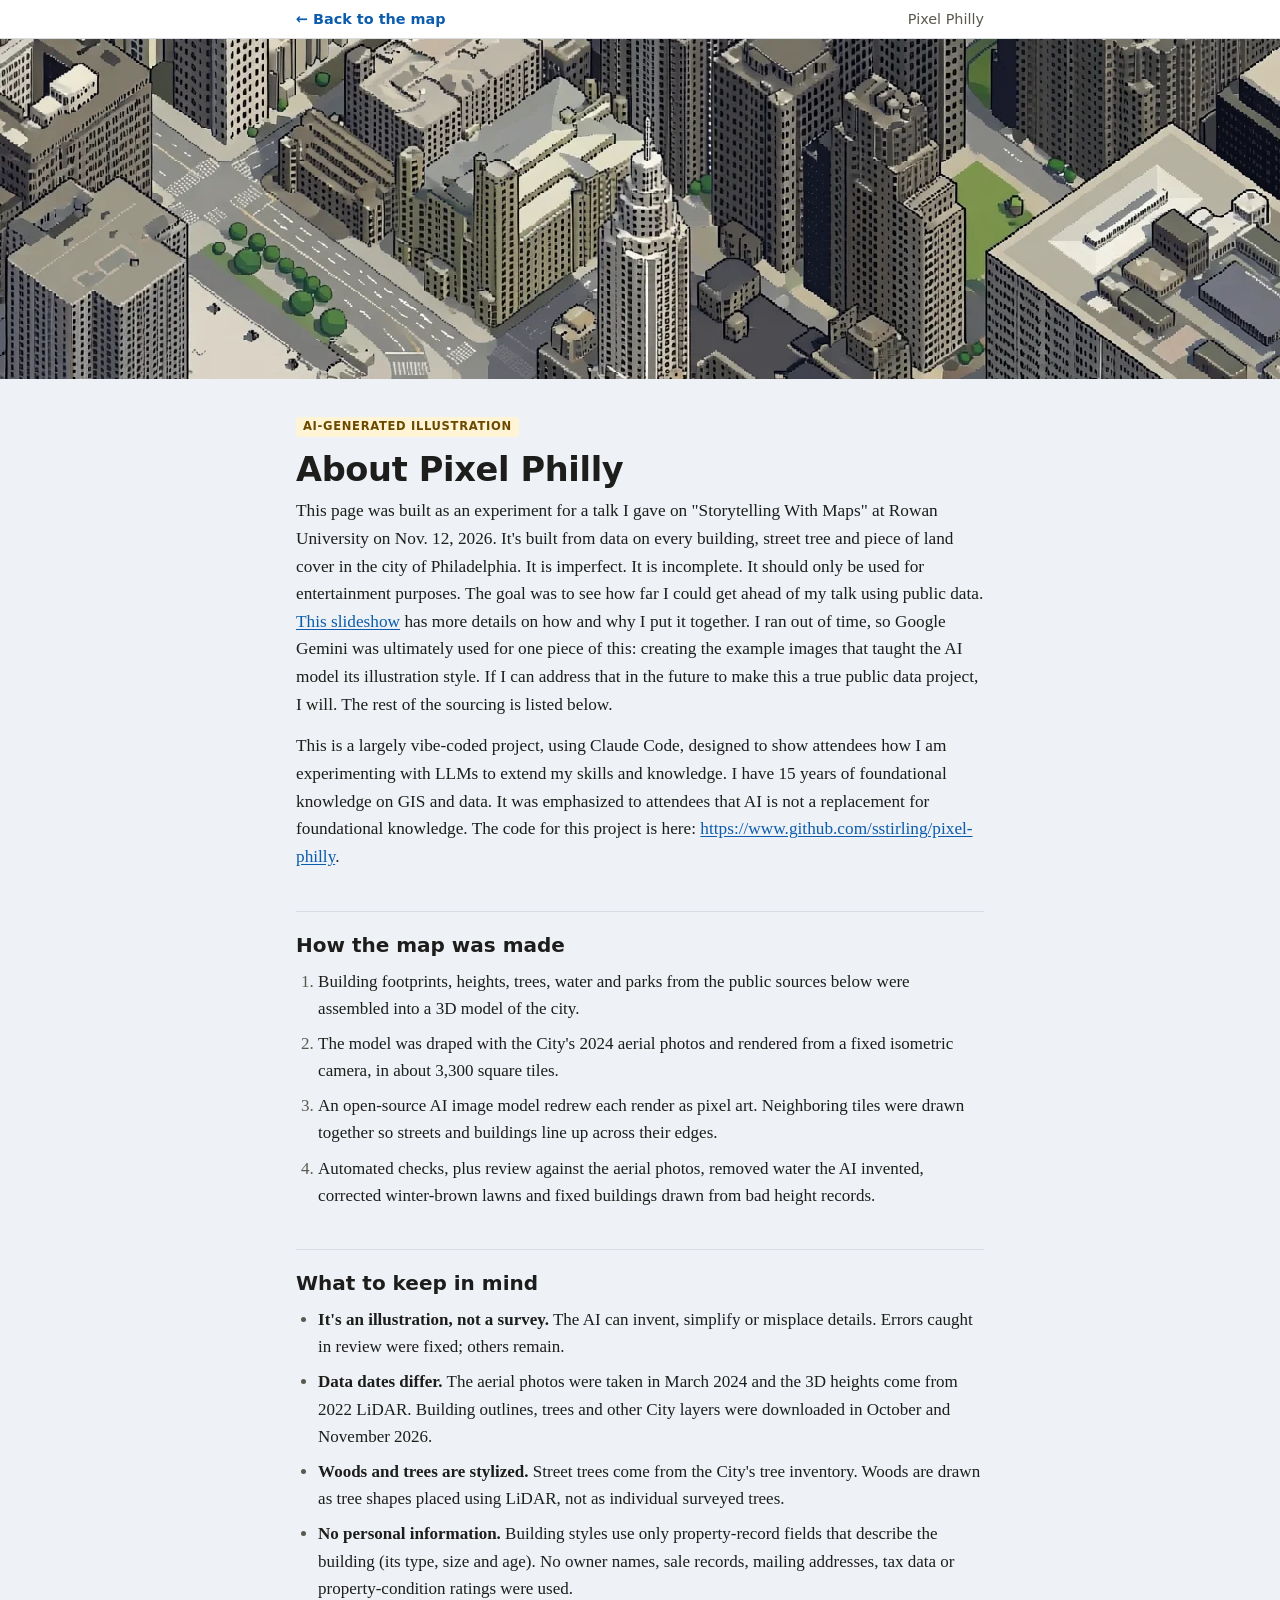
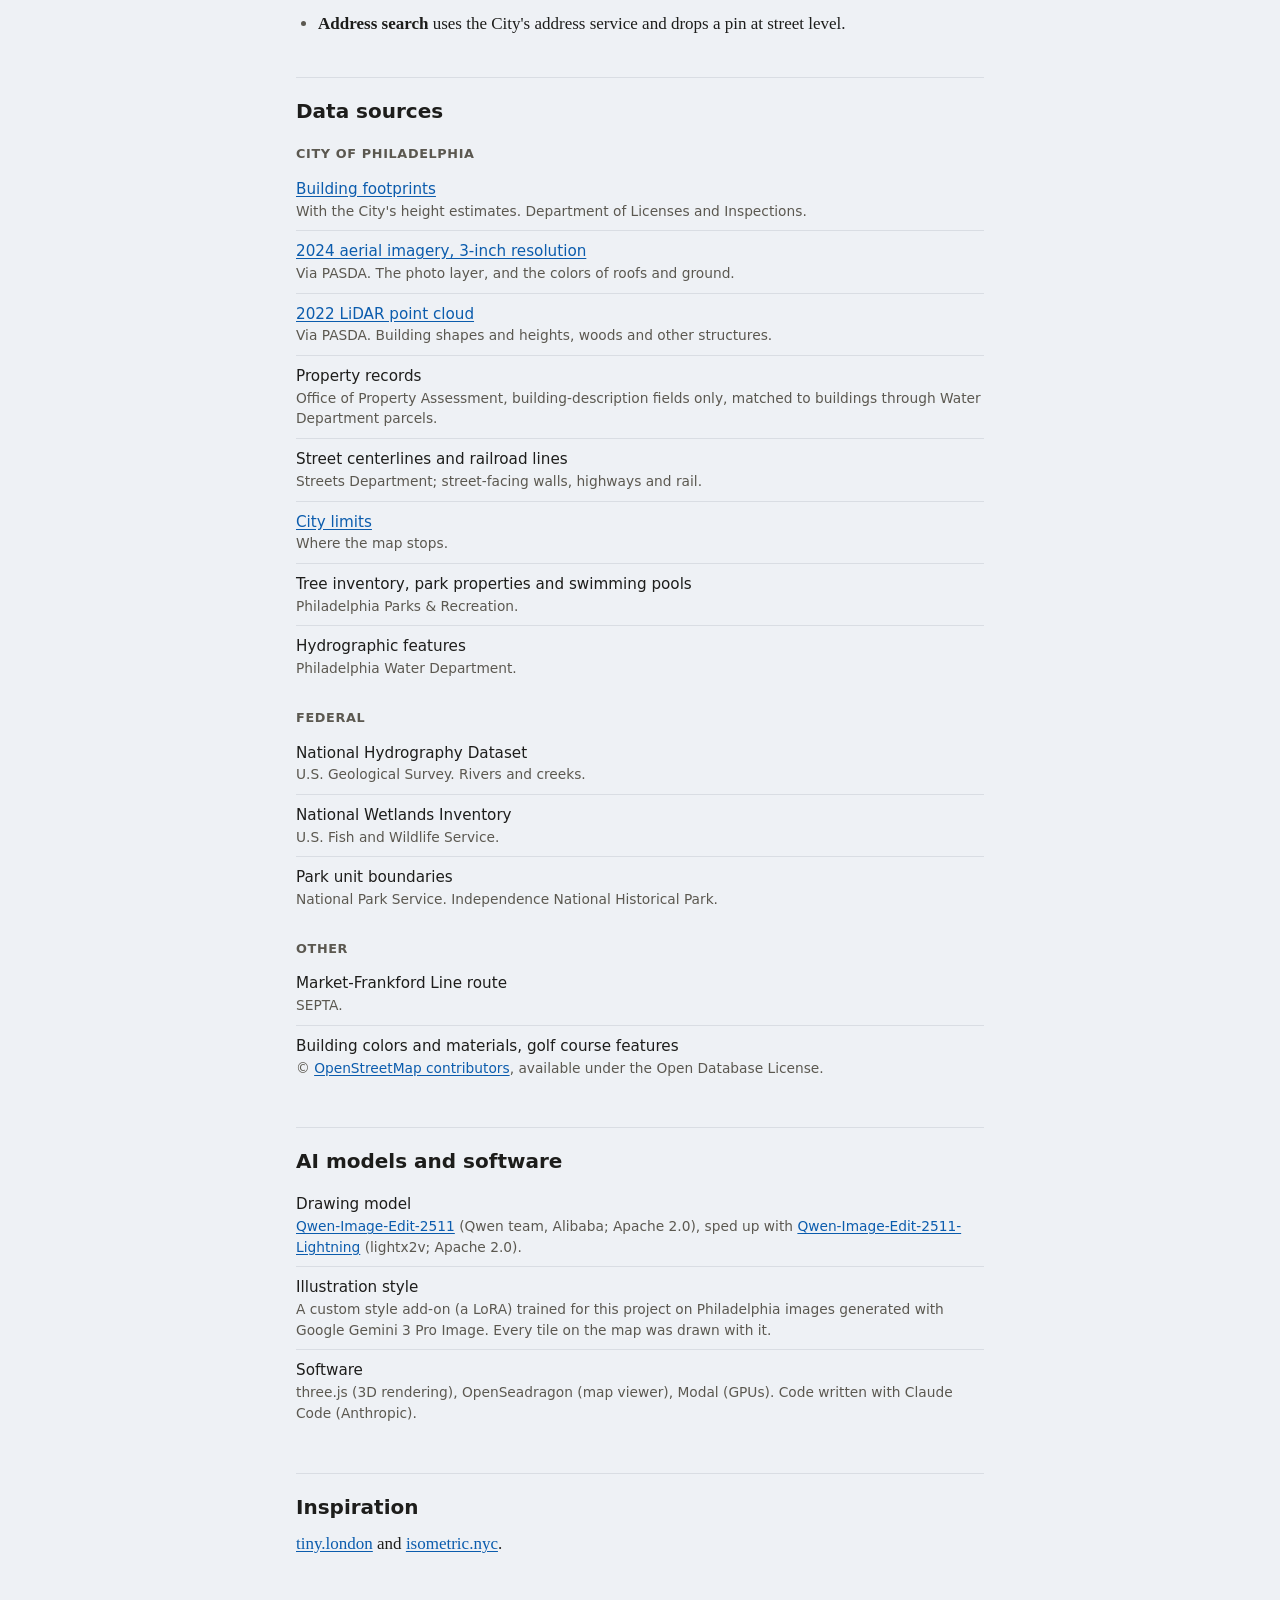
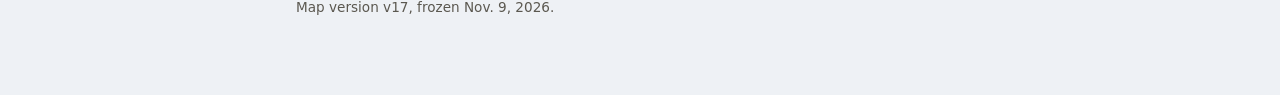
==== viewer/about.html @ 9c07e6ab "V17" ====
<!doctype html>
<html lang="en">
<head>
<meta charset="utf-8">
<meta name="viewport" content="width=device-width, initial-scale=1">
<title>About Pixel Philly</title>
<meta name="description" content="How Pixel Philly, an AI-drawn isometric map of Philadelphia, was made, and the public data behind it.">
<!-- Own stylesheet, not viewer.css: the map page locks scrolling for the
     zoomable viewer, and inheriting that cut this page off (Nov. 5). -->
<link rel="stylesheet" href="about.css">
<!--
  About and credits page for the map (v17, frozen Nov. 9, 2026; the talk map was v14).
  Opening two paragraphs: Stephen's own words (the first with three accuracy
  and style edits he approved Nov. 5). Everything below them is the technical
  sourcing, drawn from data/README.md and README.md; keep the two in step when
  sources change. Hero image: a 1:1 crop of v14 around City Hall's tower,
  cut by scripts/29_flyover.py's Pyramid.window.
-->
</head>
<body>
<nav class="topbar" aria-label="Site">
  <div class="inner">
    <a href="./">&larr; Back to the map</a>
    <span class="name">Pixel Philly</span>
  </div>
</nav>

<figure class="hero">
  <img src="about-hero.webp" width="1360" height="640"
       alt="A detail of the pixel-art map: City Hall's tower among the office towers of Center City, drawn in an isometric view.">
</figure>

<main class="page">
  <header>
    <span class="kicker">AI-generated illustration</span>
    <h1>About Pixel Philly</h1>
  </header>

  <p class="lede">This page was built as an experiment for a talk I gave on "Storytelling With Maps" at Rowan University on Nov. 12, 2026. It's built from data on every building, street tree and piece of land cover in the city of Philadelphia. It is imperfect. It is incomplete. It should only be used for entertainment purposes. The goal was to see how far I could get ahead of my talk using public data. <a href="https://sstirling.github.io/prezis/presentations/worldplanningday/">This slideshow</a> has more details on how and why I put it together. I ran out of time, so Google Gemini was ultimately used for one piece of this: creating the example images that taught the AI model its illustration style. If I can address that in the future to make this a true public data project, I will. The rest of the sourcing is listed below.</p>

  <p class="lede">This is a largely vibe-coded project, using Claude Code, designed to show attendees how I am experimenting with LLMs to extend my skills and knowledge. I have 15 years of foundational knowledge on GIS and data. It was emphasized to attendees that AI is not a replacement for foundational knowledge. The code for this project is here: <a href="https://www.github.com/sstirling/pixel-philly">https://www.github.com/sstirling/pixel-philly</a>.</p>

  <h2>How the map was made</h2>
  <ol>
    <li>Building footprints, heights, trees, water and parks from the public sources below were assembled into a 3D model of the city.</li>
    <li>The model was draped with the City's 2024 aerial photos and rendered from a fixed isometric camera, in about 3,300 square tiles.</li>
    <li>An open-source AI image model redrew each render as pixel art. Neighboring tiles were drawn together so streets and buildings line up across their edges.</li>
    <li>Automated checks, plus review against the aerial photos, removed water the AI invented, corrected winter-brown lawns and fixed buildings drawn from bad height records.</li>
  </ol>

  <h2>What to keep in mind</h2>
  <ul>
    <li><strong>It's an illustration, not a survey.</strong> The AI can invent, simplify or misplace details. Errors caught in review were fixed; others remain.</li>
    <li><strong>Data dates differ.</strong> The aerial photos were taken in March 2024 and the 3D heights come from 2022 LiDAR. Building outlines, trees and other City layers were downloaded in October and November 2026.</li>
    <li><strong>Woods and trees are stylized.</strong> Street trees come from the City's tree inventory. Woods are drawn as tree shapes placed using LiDAR, not as individual surveyed trees.</li>
    <li><strong>No personal information.</strong> Building styles use only property-record fields that describe the building (its type, size and age). No owner names, sale records, mailing addresses, tax data or property-condition ratings were used.</li>
    <li><strong>Address search</strong> uses the City's address service and drops a pin at street level.</li>
  </ul>

  <h2>Data sources</h2>
  <h3>City of Philadelphia</h3>
  <ul class="sources">
    <li><a href="https://opendataphilly.org/datasets/building-footprints">Building footprints</a><span class="what">With the City's height estimates. Department of Licenses and Inspections.</span></li>
    <li><a href="https://www.pasda.psu.edu/uci/DataSummary.aspx?dataset=7001">2024 aerial imagery, 3-inch resolution</a><span class="what">Via PASDA. The photo layer, and the colors of roofs and ground.</span></li>
    <li><a href="https://www.pasda.psu.edu/uci/DataSummary.aspx?dataset=7154">2022 LiDAR point cloud</a><span class="what">Via PASDA. Building shapes and heights, woods and other structures.</span></li>
    <li>Property records<span class="what">Office of Property Assessment, building-description fields only, matched to buildings through Water Department parcels.</span></li>
    <li>Street centerlines and railroad lines<span class="what">Streets Department; street-facing walls, highways and rail.</span></li>
    <li><a href="https://metadata.phila.gov/#home/datasetdetails/5543868820583086178c4f89/">City limits</a><span class="what">Where the map stops.</span></li>
    <li>Tree inventory, park properties and swimming pools<span class="what">Philadelphia Parks &amp; Recreation.</span></li>
    <li>Hydrographic features<span class="what">Philadelphia Water Department.</span></li>
  </ul>
  <h3>Federal</h3>
  <ul class="sources">
    <li>National Hydrography Dataset<span class="what">U.S. Geological Survey. Rivers and creeks.</span></li>
    <li>National Wetlands Inventory<span class="what">U.S. Fish and Wildlife Service.</span></li>
    <li>Park unit boundaries<span class="what">National Park Service. Independence National Historical Park.</span></li>
  </ul>
  <h3>Other</h3>
  <ul class="sources">
    <li>Market-Frankford Line route<span class="what">SEPTA.</span></li>
    <li>Building colors and materials, golf course features<span class="what">&copy; <a href="https://www.openstreetmap.org/copyright">OpenStreetMap contributors</a>, available under the Open Database License.</span></li>
  </ul>

  <h2>AI models and software</h2>
  <ul class="sources">
    <li>Drawing model<span class="what"><a href="https://huggingface.co/Qwen/Qwen-Image-Edit-2511">Qwen-Image-Edit-2511</a> (Qwen team, Alibaba; Apache 2.0), sped up with <a href="https://huggingface.co/lightx2v/Qwen-Image-Edit-2511-Lightning">Qwen-Image-Edit-2511-Lightning</a> (lightx2v; Apache 2.0).</span></li>
    <li>Illustration style<span class="what">A custom style add-on (a LoRA) trained for this project on Philadelphia images generated with Google Gemini 3 Pro Image. Every tile on the map was drawn with it.</span></li>
    <li>Software<span class="what">three.js (3D rendering), OpenSeadragon (map viewer), Modal (GPUs). Code written with Claude Code (Anthropic).</span></li>
  </ul>

  <h2>Inspiration</h2>
  <p><a href="https://tiny.london">tiny.london</a> and <a href="https://isometric.nyc">isometric.nyc</a>.</p>

  <p class="fine">Map version v17, frozen Nov. 9, 2026.</p>
</main>
</body>
</html>
---- viewer/about.css ----
/* About page (about.html). Separate from viewer.css on purpose: the map page
   locks scrolling (html, body { overflow: hidden }) so OpenSeadragon owns the
   wheel and drag; this page is a normal scrolling document. */
:root {
  --bg: #eef1f5;
  --card: #ffffff;
  --fg: #1d1d1b;
  --muted: #5b5850;
  --line: #d9dde3;
  --accent: #0b5cad;
  --badge-bg: #fff4d6;
  --badge-fg: #6b4a00;
}
@media (prefers-color-scheme: dark) {
  :root:not([data-theme="light"]) {
    --bg: #15171a;
    --card: #1f2125;
    --fg: #ecebe7;
    --muted: #b3afa7;
    --line: #34373c;
    --accent: #7db7f0;
    --badge-bg: #3d3216;
    --badge-fg: #f5d98a;
  }
}
:root[data-theme="dark"] {
  --bg: #15171a;
  --card: #1f2125;
  --fg: #ecebe7;
  --muted: #b3afa7;
  --line: #34373c;
  --accent: #7db7f0;
  --badge-bg: #3d3216;
  --badge-fg: #f5d98a;
}

* { box-sizing: border-box; }
html { background: var(--bg); }
body { margin: 0; color: var(--fg); background: var(--bg);
  font: 17px/1.6 Georgia, "Iowan Old Style", "Times New Roman", serif; }
a { color: var(--accent); text-underline-offset: 2px; }
a:focus-visible { outline: 2px solid var(--accent); outline-offset: 2px; }

.topbar { position: sticky; top: 0; z-index: 2; background: var(--card); border-bottom: 1px solid var(--line);
  font: 600 0.9rem/1 system-ui, -apple-system, "Segoe UI", sans-serif; }
.topbar .inner { max-width: 720px; margin: 0 auto; padding: 12px 16px; display: flex; align-items: center; gap: 12px; }
.topbar a { text-decoration: none; }
.topbar .name { margin-left: auto; color: var(--muted); font-weight: 500; }

.hero { margin: 0; background: #ccd6e3; }
.hero img { display: block; width: 100%; max-height: 340px; object-fit: cover; image-rendering: pixelated; }

.page { max-width: 720px; margin: 0 auto; padding: 8px 16px 64px; }
.page > header { padding: 24px 0 8px; }
.kicker { display: inline-block; font: 700 0.72rem/1 system-ui, -apple-system, "Segoe UI", sans-serif;
  text-transform: uppercase; letter-spacing: 0.06em; background: var(--badge-bg); color: var(--badge-fg);
  border-radius: 4px; padding: 4px 7px; }
h1 { font: 700 2.1rem/1.15 system-ui, -apple-system, "Segoe UI", sans-serif; margin: 12px 0 0; letter-spacing: -0.01em; }
h2 { font: 700 1.25rem/1.3 system-ui, -apple-system, "Segoe UI", sans-serif; margin: 40px 0 10px;
  padding-top: 20px; border-top: 1px solid var(--line); }
h3 { font: 700 0.8rem/1.3 system-ui, -apple-system, "Segoe UI", sans-serif; text-transform: uppercase;
  letter-spacing: 0.05em; color: var(--muted); margin: 22px 0 6px; }
p { margin: 0 0 14px; }
.lede { font-size: 1.08rem; }
ul, ol { padding-left: 1.3em; margin: 0 0 14px; }
li { margin: 0 0 8px; }
li::marker { color: var(--muted); }

.sources { list-style: none; padding: 0; margin: 0; font: 0.95rem/1.5 system-ui, -apple-system, "Segoe UI", sans-serif; }
.sources li { padding: 9px 0; margin: 0; border-bottom: 1px solid var(--line); }
.sources li:last-child { border-bottom: 0; }
.sources .what { display: block; color: var(--muted); font-size: 0.86rem; }

.fine { color: var(--muted); font: 0.85rem/1.5 system-ui, -apple-system, "Segoe UI", sans-serif; margin-top: 40px; }

@media (max-width: 480px) {
  body { font-size: 16px; }
  h1 { font-size: 1.7rem; }
  .topbar .name { display: none; }
}
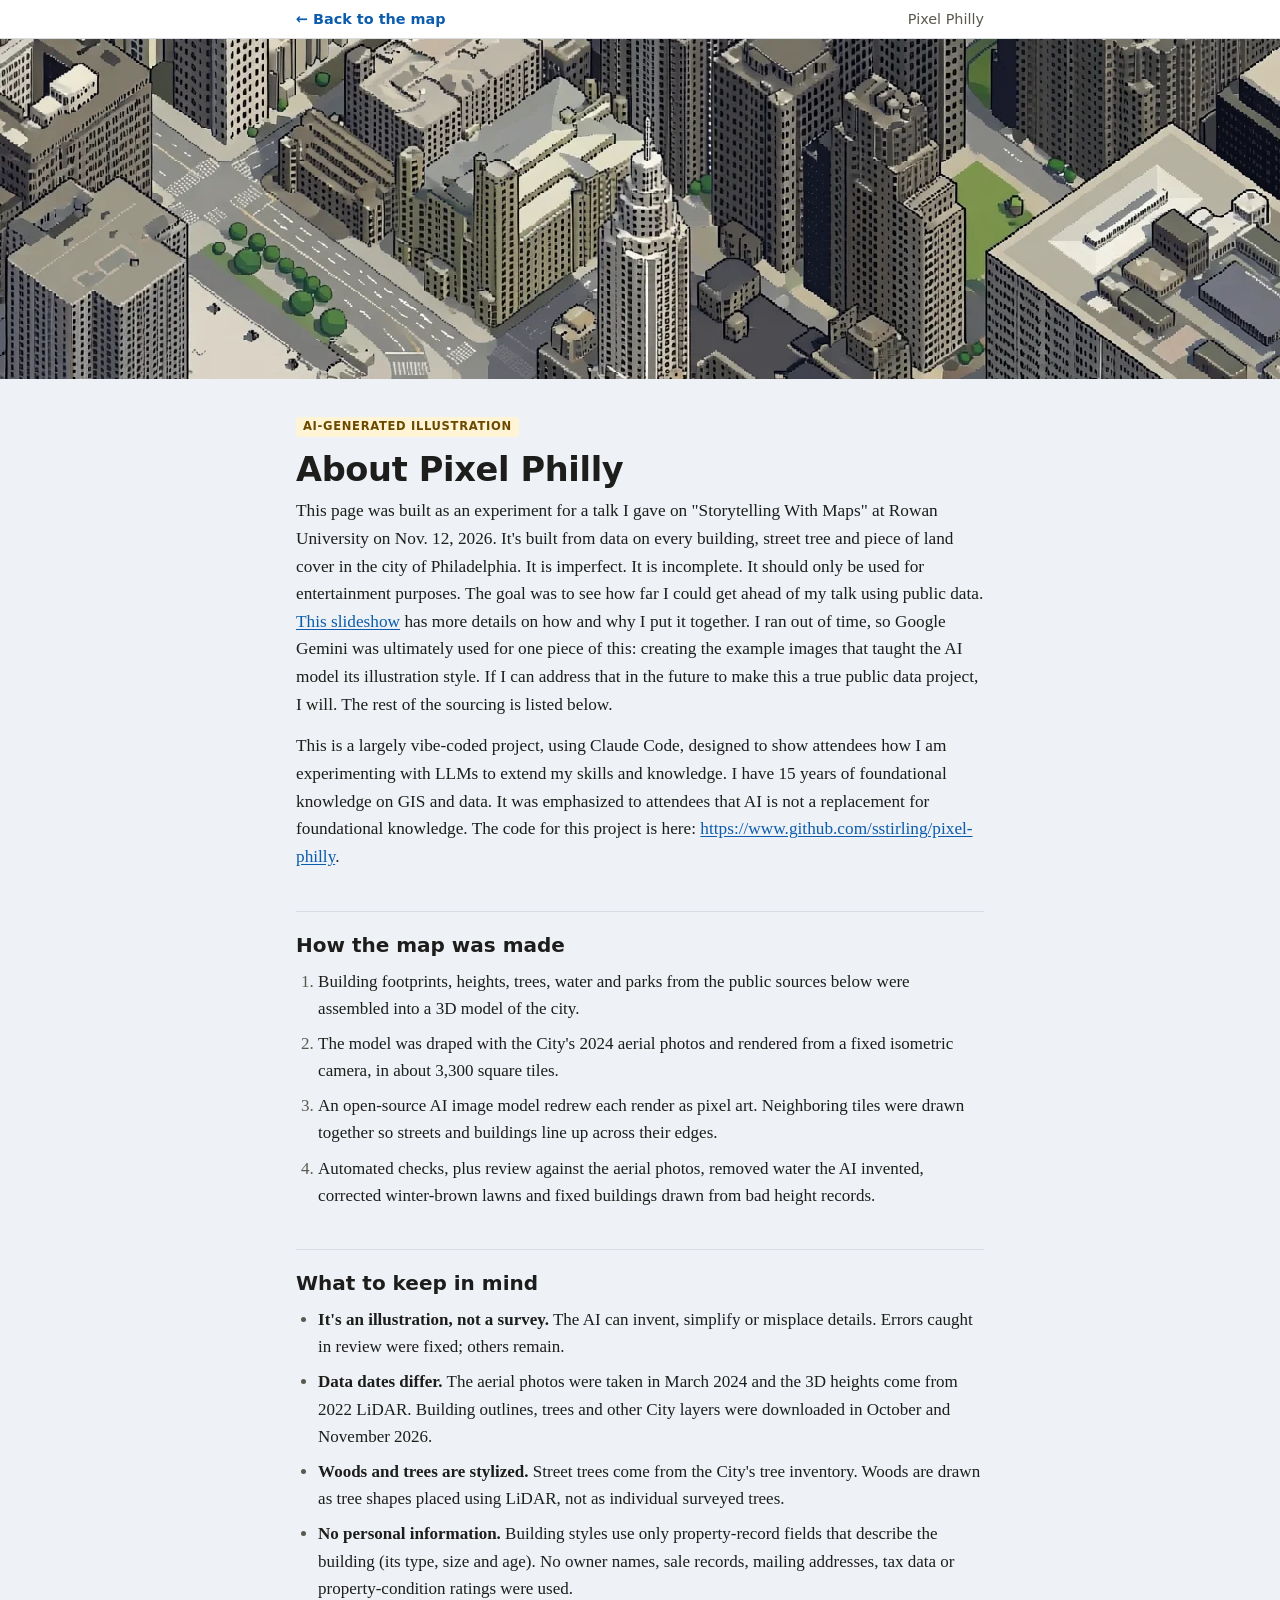
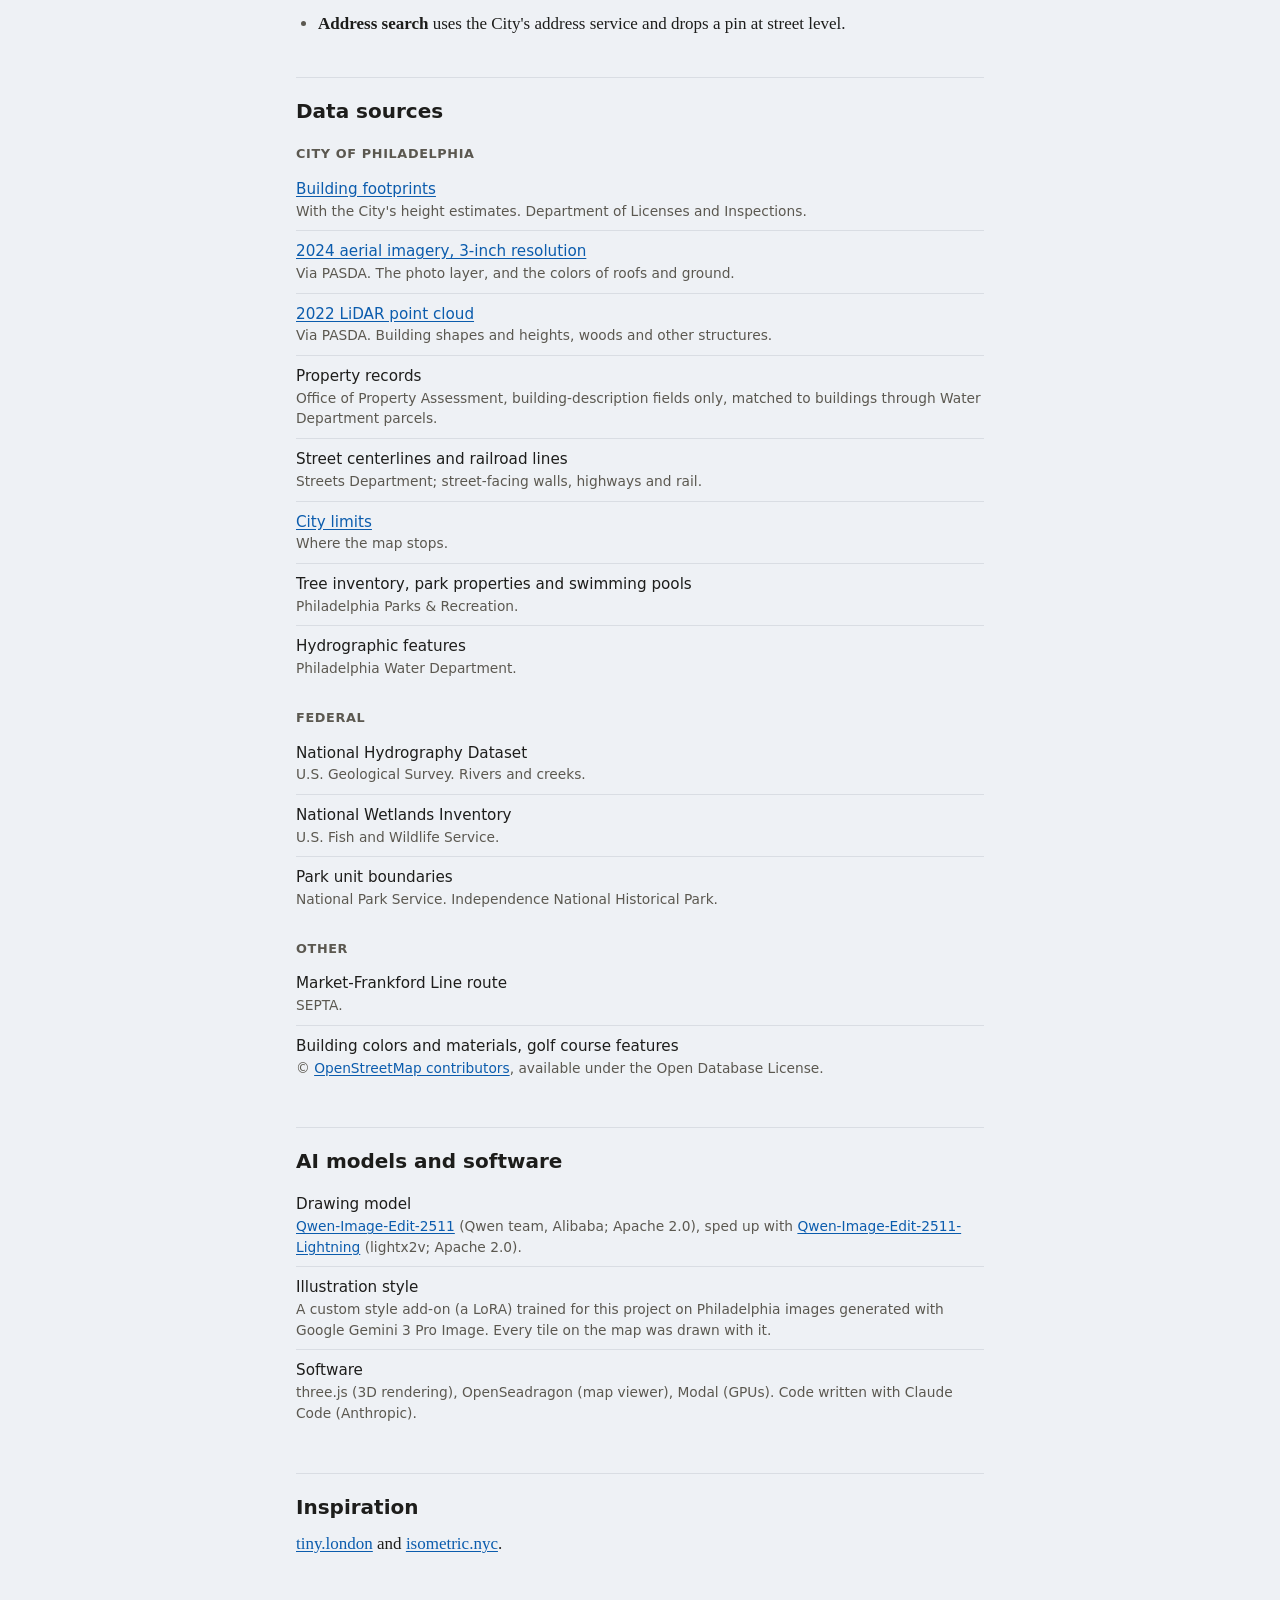
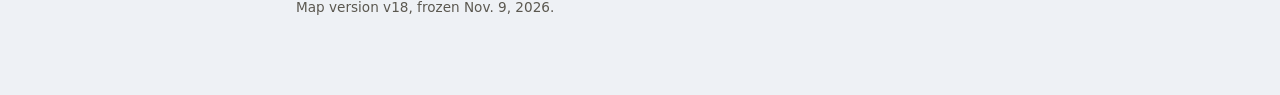
==== commit a9e075df: "launch talk map" ====
--- a/viewer/about.html
+++ b/viewer/about.html
@@ -5,11 +5,25 @@
 <meta name="viewport" content="width=device-width, initial-scale=1">
 <title>About Pixel Philly</title>
 <meta name="description" content="How Pixel Philly, an AI-drawn isometric map of Philadelphia, was made, and the public data behind it.">
+<!-- Icons and link previews: cut from the v18 tiles by scripts/34_site_images.py.
+     Social tags need absolute URLs; they point at the hosted copy. -->
+<link rel="icon" href="favicon.ico" sizes="16x16 32x32 48x48">
+<link rel="apple-touch-icon" href="apple-touch-icon.png">
+<meta property="og:type" content="website">
+<meta property="og:site_name" content="Pixel Philly">
+<meta property="og:title" content="About Pixel Philly">
+<meta property="og:description" content="How Pixel Philly, an AI-drawn isometric map of Philadelphia, was made, and the public data behind it.">
+<meta property="og:url" content="https://pixelphilly.sstirling.com/viewer/about.html">
+<meta property="og:image" content="https://pixelphilly.sstirling.com/viewer/og-image.jpg">
+<meta property="og:image:width" content="1200">
+<meta property="og:image:height" content="630">
+<meta property="og:image:alt" content="The Center City skyline drawn as isometric pixel art, from Logan Square to the Comcast towers.">
+<meta name="twitter:card" content="summary_large_image">
 <!-- Own stylesheet, not viewer.css: the map page locks scrolling for the
      zoomable viewer, and inheriting that cut this page off (Nov. 5). -->
 <link rel="stylesheet" href="about.css">
 <!--
-  About and credits page for the map (v17, frozen Nov. 9, 2026; the talk map was v14).
+  About and credits page for the map (v18, frozen Nov. 9, 2026; the talk map was v14).
   Opening two paragraphs: Stephen's own words (the first with three accuracy
   and style edits he approved Nov. 5). Everything below them is the technical
   sourcing, drawn from data/README.md and README.md; keep the two in step when
@@ -91,7 +105,10 @@
   <h2>Inspiration</h2>
   <p><a href="https://tiny.london">tiny.london</a> and <a href="https://isometric.nyc">isometric.nyc</a>.</p>
 
-  <p class="fine">Map version v17, frozen Nov. 9, 2026.</p>
+  <p class="fine">Map version v18, frozen Nov. 9, 2026.</p>
 </main>
+<!-- Visit counter (GoatCounter, Stephen's account; no cookies). Stripped from the offline copy by scripts/27_offline_copy.py. -->
+<script data-goatcounter="https://sstirling.goatcounter.com/count"
+        async src="https://gc.zgo.at/count.js"></script>
 </body>
 </html>
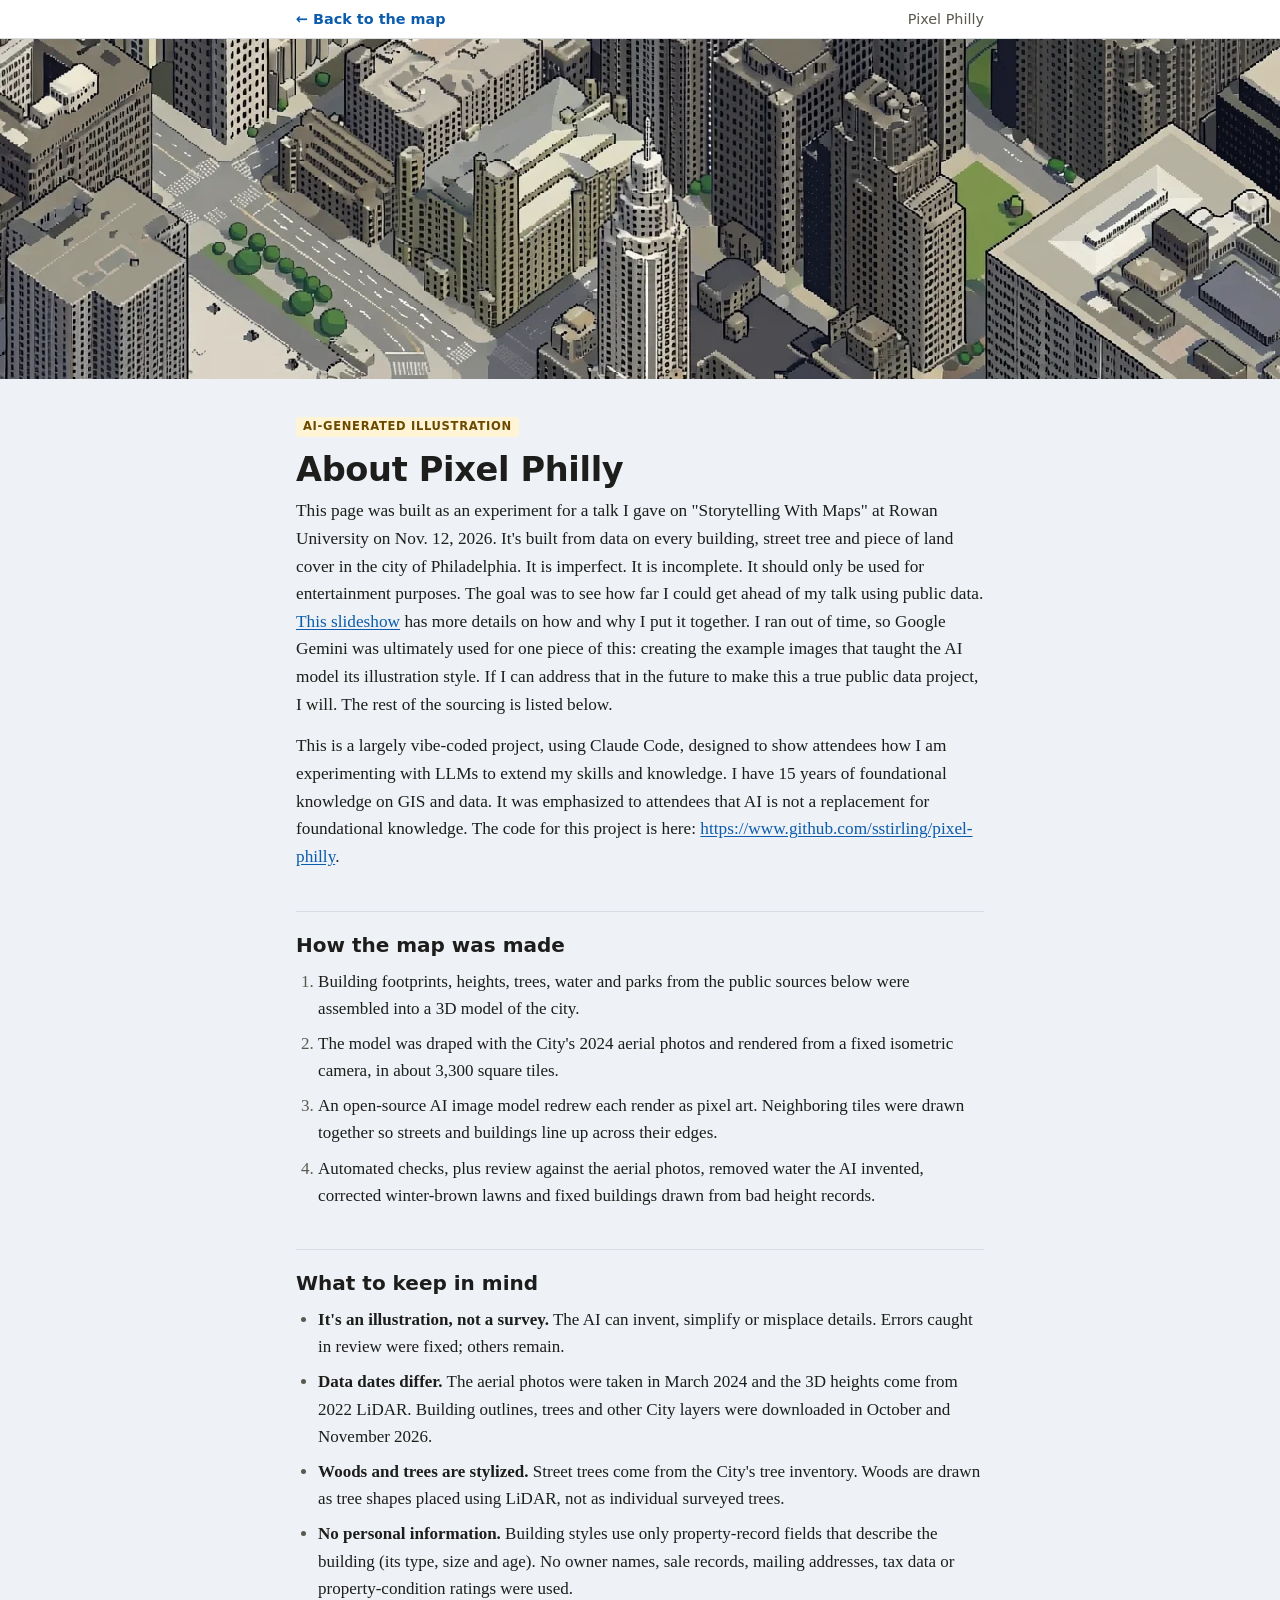
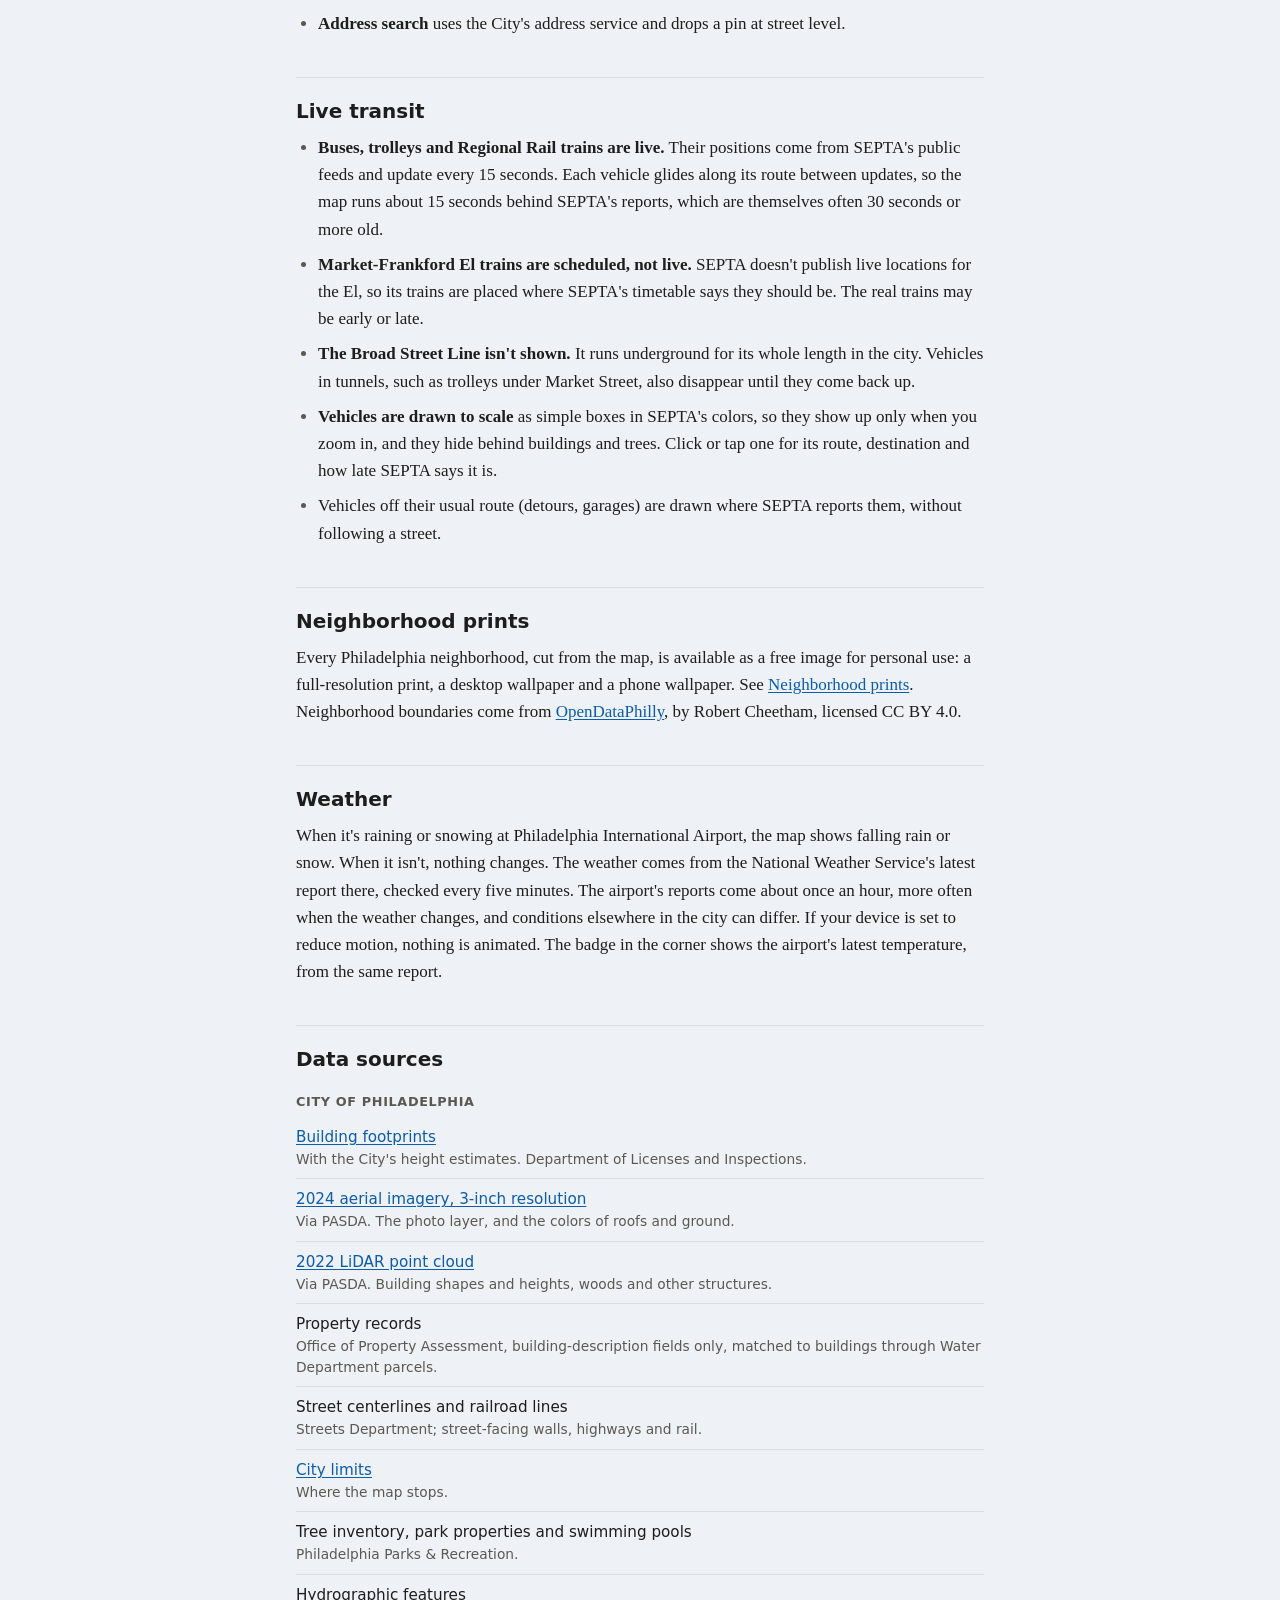
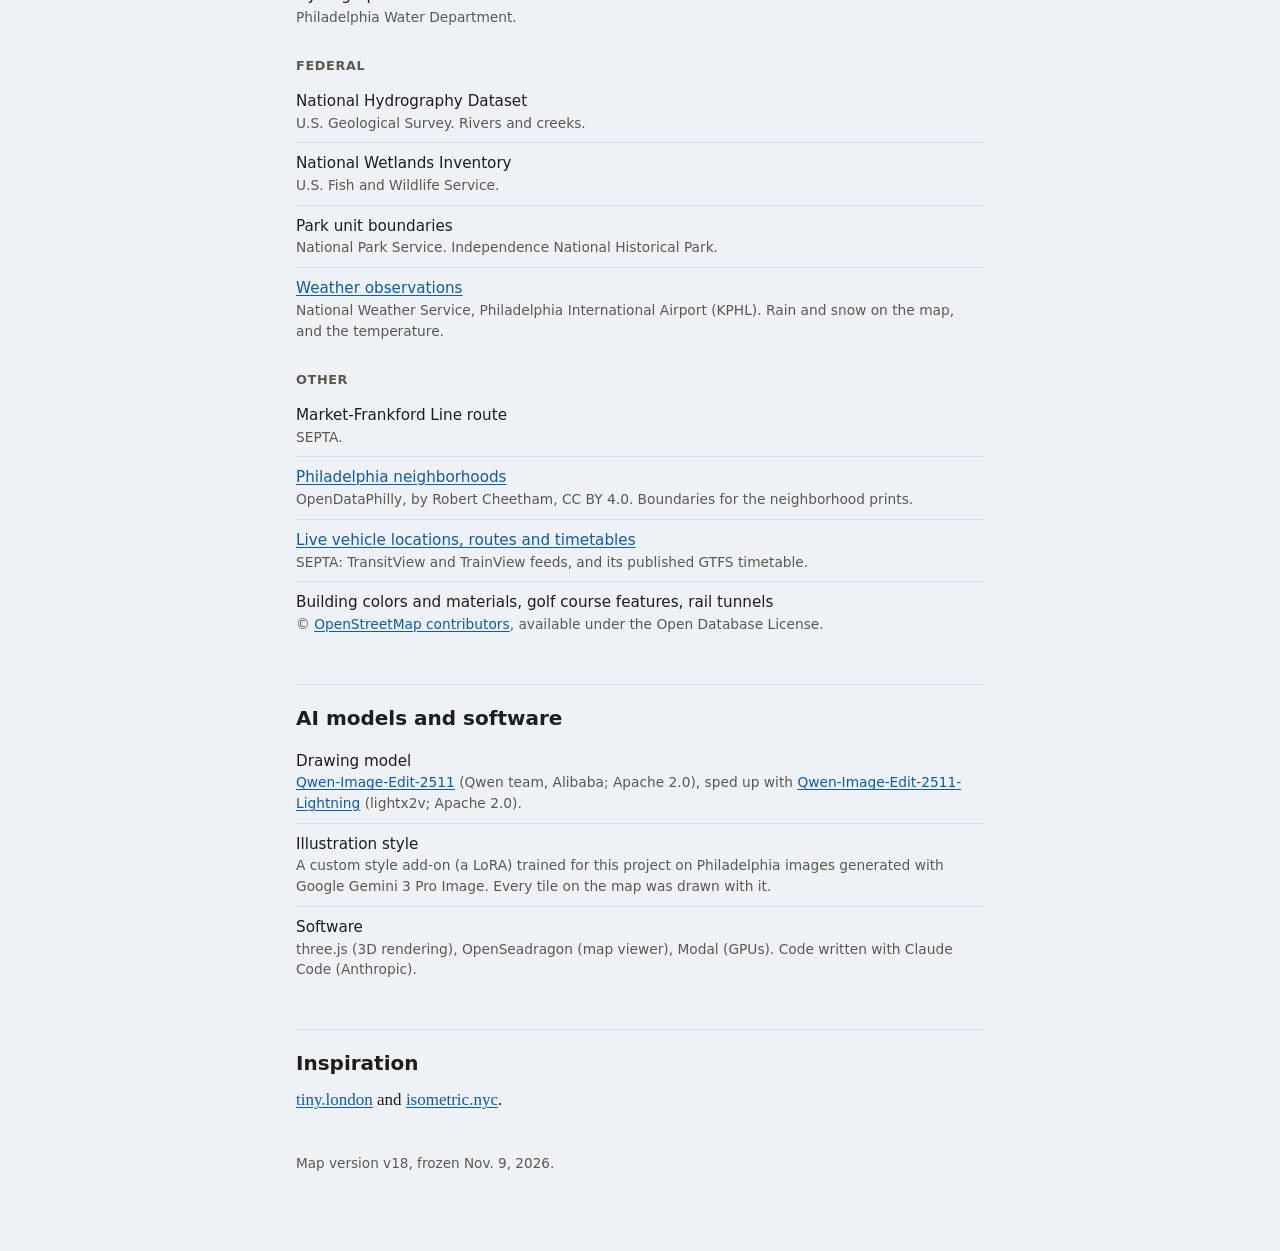
==== commit e6a0f466: "Tree mask; weather; prints" ====
--- a/viewer/about.html
+++ b/viewer/about.html
@@ -71,6 +71,21 @@
     <li><strong>Address search</strong> uses the City's address service and drops a pin at street level.</li>
   </ul>
 
+  <h2>Live transit</h2>
+  <ul>
+    <li><strong>Buses, trolleys and Regional Rail trains are live.</strong> Their positions come from SEPTA's public feeds and update every 15 seconds. Each vehicle glides along its route between updates, so the map runs about 15 seconds behind SEPTA's reports, which are themselves often 30 seconds or more old.</li>
+    <li><strong>Market-Frankford El trains are scheduled, not live.</strong> SEPTA doesn't publish live locations for the El, so its trains are placed where SEPTA's timetable says they should be. The real trains may be early or late.</li>
+    <li><strong>The Broad Street Line isn't shown.</strong> It runs underground for its whole length in the city. Vehicles in tunnels, such as trolleys under Market Street, also disappear until they come back up.</li>
+    <li><strong>Vehicles are drawn to scale</strong> as simple boxes in SEPTA's colors, so they show up only when you zoom in, and they hide behind buildings and trees. Click or tap one for its route, destination and how late SEPTA says it is.</li>
+    <li>Vehicles off their usual route (detours, garages) are drawn where SEPTA reports them, without following a street.</li>
+  </ul>
+
+  <h2>Neighborhood prints</h2>
+  <p>Every Philadelphia neighborhood, cut from the map, is available as a free image for personal use: a full-resolution print, a desktop wallpaper and a phone wallpaper. See <a href="neighborhoods.html">Neighborhood prints</a>. Neighborhood boundaries come from <a href="https://opendataphilly.org/datasets/philadelphia-neighborhoods/">OpenDataPhilly</a>, by Robert Cheetham, licensed CC BY 4.0.</p>
+
+  <h2>Weather</h2>
+  <p>When it's raining or snowing at Philadelphia International Airport, the map shows falling rain or snow. When it isn't, nothing changes. The weather comes from the National Weather Service's latest report there, checked every five minutes. The airport's reports come about once an hour, more often when the weather changes, and conditions elsewhere in the city can differ. If your device is set to reduce motion, nothing is animated. The badge in the corner shows the airport's latest temperature, from the same report.</p>
+
   <h2>Data sources</h2>
   <h3>City of Philadelphia</h3>
   <ul class="sources">
@@ -88,11 +103,14 @@
     <li>National Hydrography Dataset<span class="what">U.S. Geological Survey. Rivers and creeks.</span></li>
     <li>National Wetlands Inventory<span class="what">U.S. Fish and Wildlife Service.</span></li>
     <li>Park unit boundaries<span class="what">National Park Service. Independence National Historical Park.</span></li>
+    <li><a href="https://www.weather.gov/documentation/services-web-api">Weather observations</a><span class="what">National Weather Service, Philadelphia International Airport (KPHL). Rain and snow on the map, and the temperature.</span></li>
   </ul>
   <h3>Other</h3>
   <ul class="sources">
     <li>Market-Frankford Line route<span class="what">SEPTA.</span></li>
-    <li>Building colors and materials, golf course features<span class="what">&copy; <a href="https://www.openstreetmap.org/copyright">OpenStreetMap contributors</a>, available under the Open Database License.</span></li>
+    <li><a href="https://opendataphilly.org/datasets/philadelphia-neighborhoods/">Philadelphia neighborhoods</a><span class="what">OpenDataPhilly, by Robert Cheetham, CC BY 4.0. Boundaries for the neighborhood prints.</span></li>
+    <li><a href="https://www3.septa.org/developer/">Live vehicle locations, routes and timetables</a><span class="what">SEPTA: TransitView and TrainView feeds, and its published GTFS timetable.</span></li>
+    <li>Building colors and materials, golf course features, rail tunnels<span class="what">&copy; <a href="https://www.openstreetmap.org/copyright">OpenStreetMap contributors</a>, available under the Open Database License.</span></li>
   </ul>
 
   <h2>AI models and software</h2>
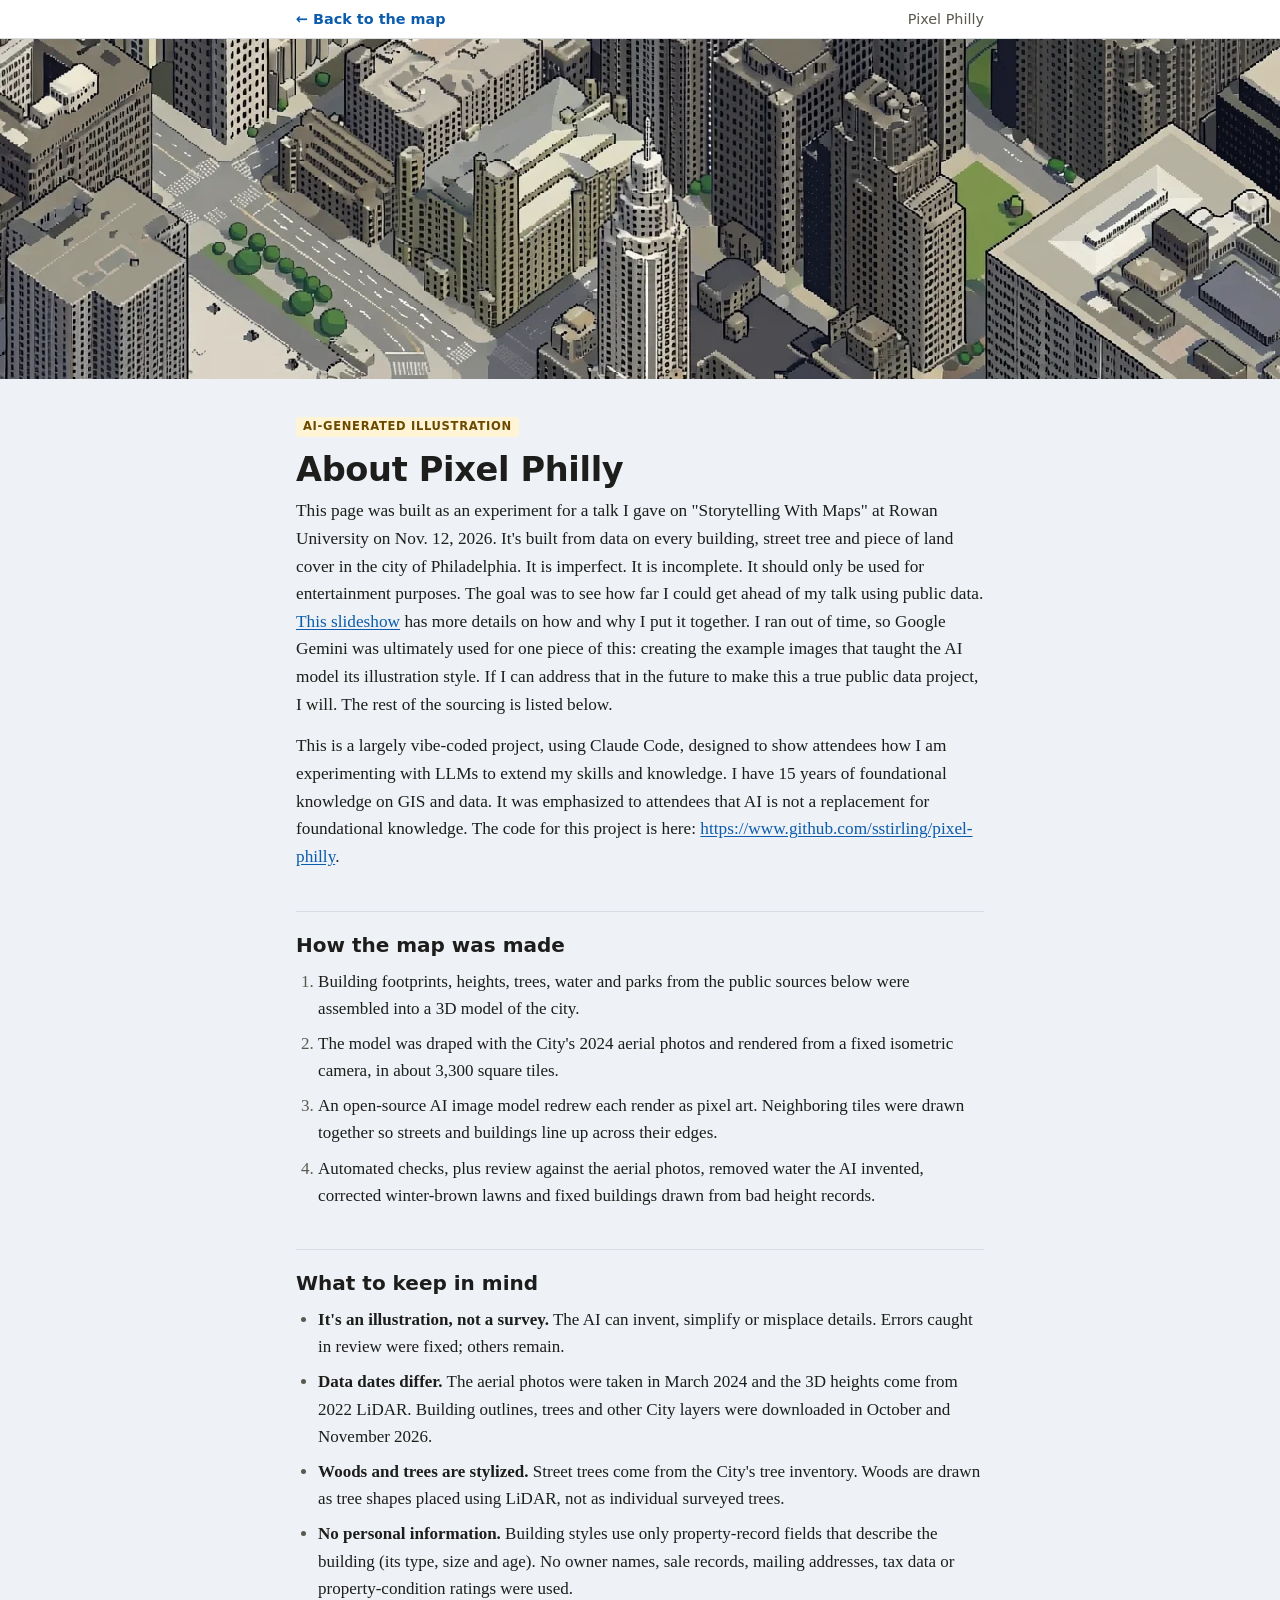
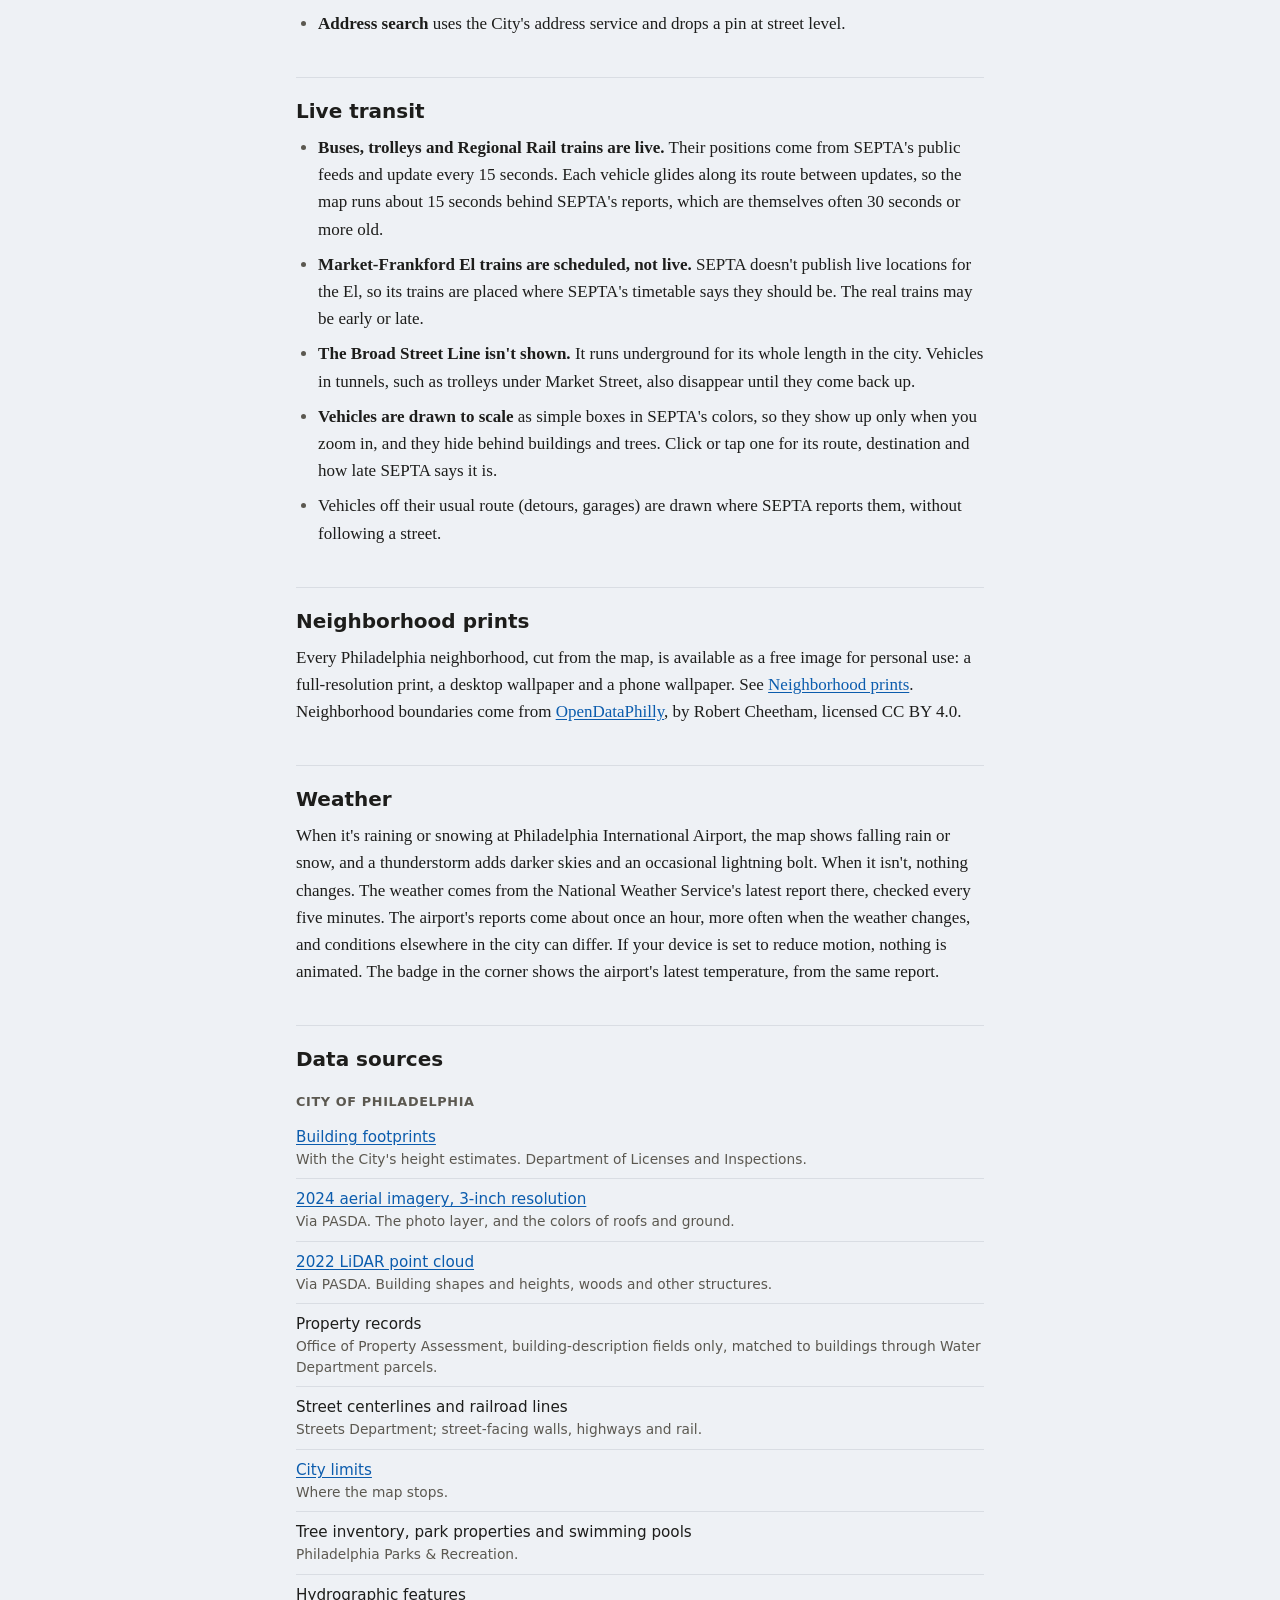
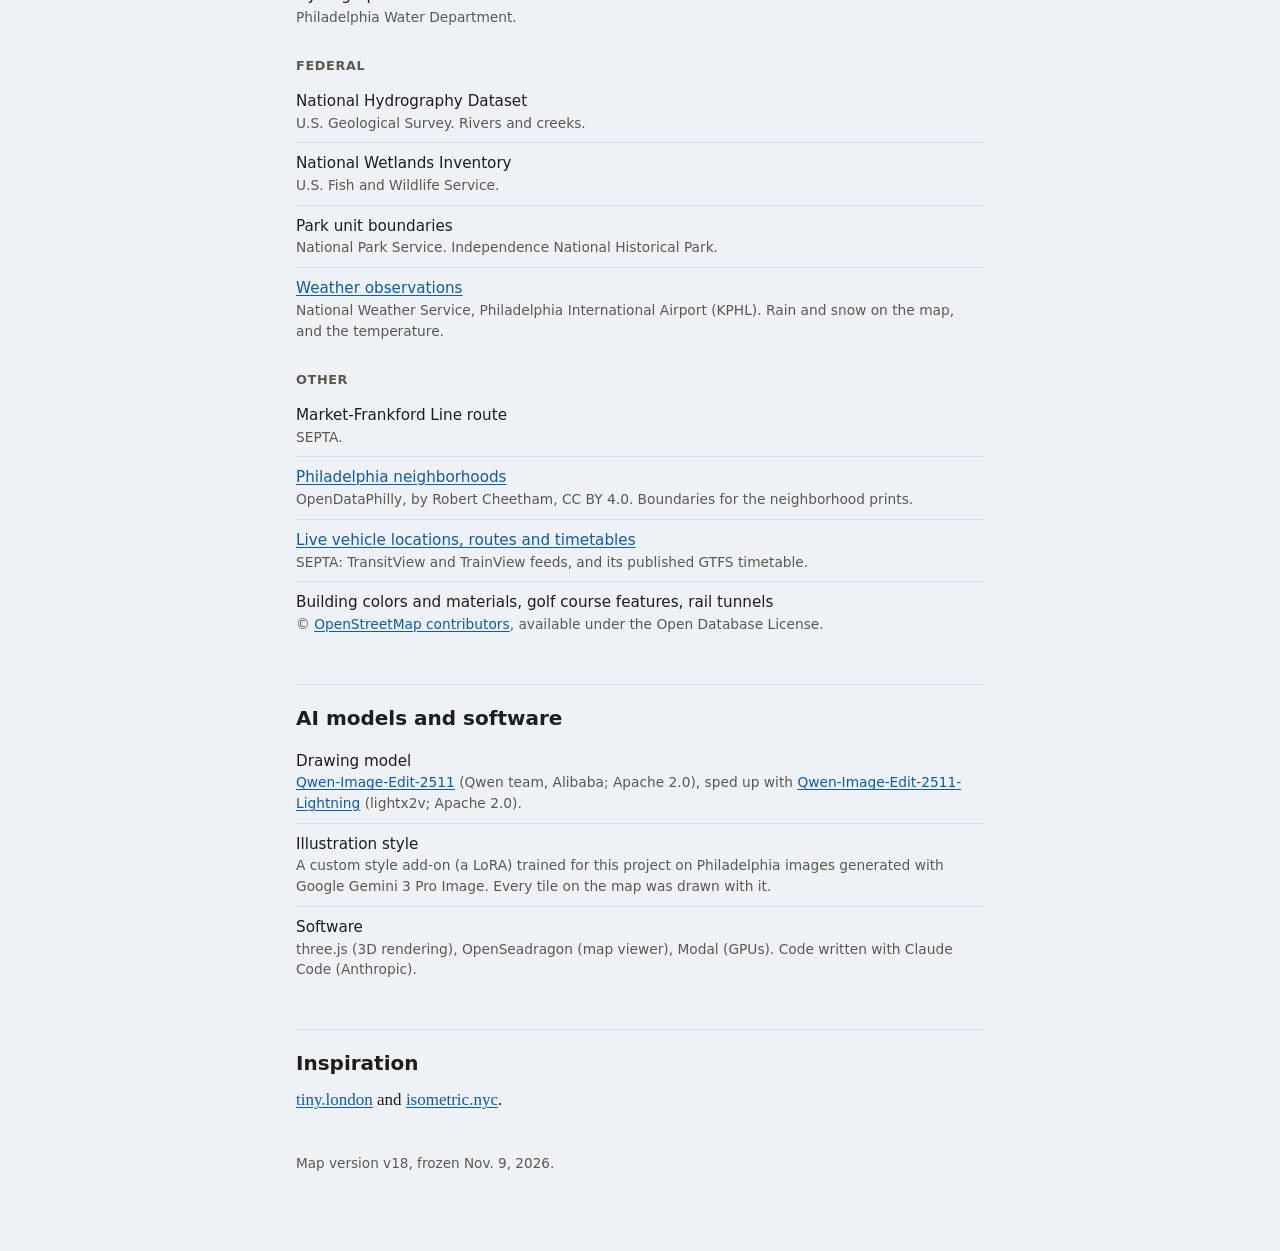
==== commit 28cb69df: "Fix day/night; add t-storm" ====
--- a/viewer/about.html
+++ b/viewer/about.html
@@ -84,7 +84,7 @@
   <p>Every Philadelphia neighborhood, cut from the map, is available as a free image for personal use: a full-resolution print, a desktop wallpaper and a phone wallpaper. See <a href="neighborhoods.html">Neighborhood prints</a>. Neighborhood boundaries come from <a href="https://opendataphilly.org/datasets/philadelphia-neighborhoods/">OpenDataPhilly</a>, by Robert Cheetham, licensed CC BY 4.0.</p>
 
   <h2>Weather</h2>
-  <p>When it's raining or snowing at Philadelphia International Airport, the map shows falling rain or snow. When it isn't, nothing changes. The weather comes from the National Weather Service's latest report there, checked every five minutes. The airport's reports come about once an hour, more often when the weather changes, and conditions elsewhere in the city can differ. If your device is set to reduce motion, nothing is animated. The badge in the corner shows the airport's latest temperature, from the same report.</p>
+  <p>When it's raining or snowing at Philadelphia International Airport, the map shows falling rain or snow, and a thunderstorm adds darker skies and an occasional lightning bolt. When it isn't, nothing changes. The weather comes from the National Weather Service's latest report there, checked every five minutes. The airport's reports come about once an hour, more often when the weather changes, and conditions elsewhere in the city can differ. If your device is set to reduce motion, nothing is animated. The badge in the corner shows the airport's latest temperature, from the same report.</p>
 
   <h2>Data sources</h2>
   <h3>City of Philadelphia</h3>
